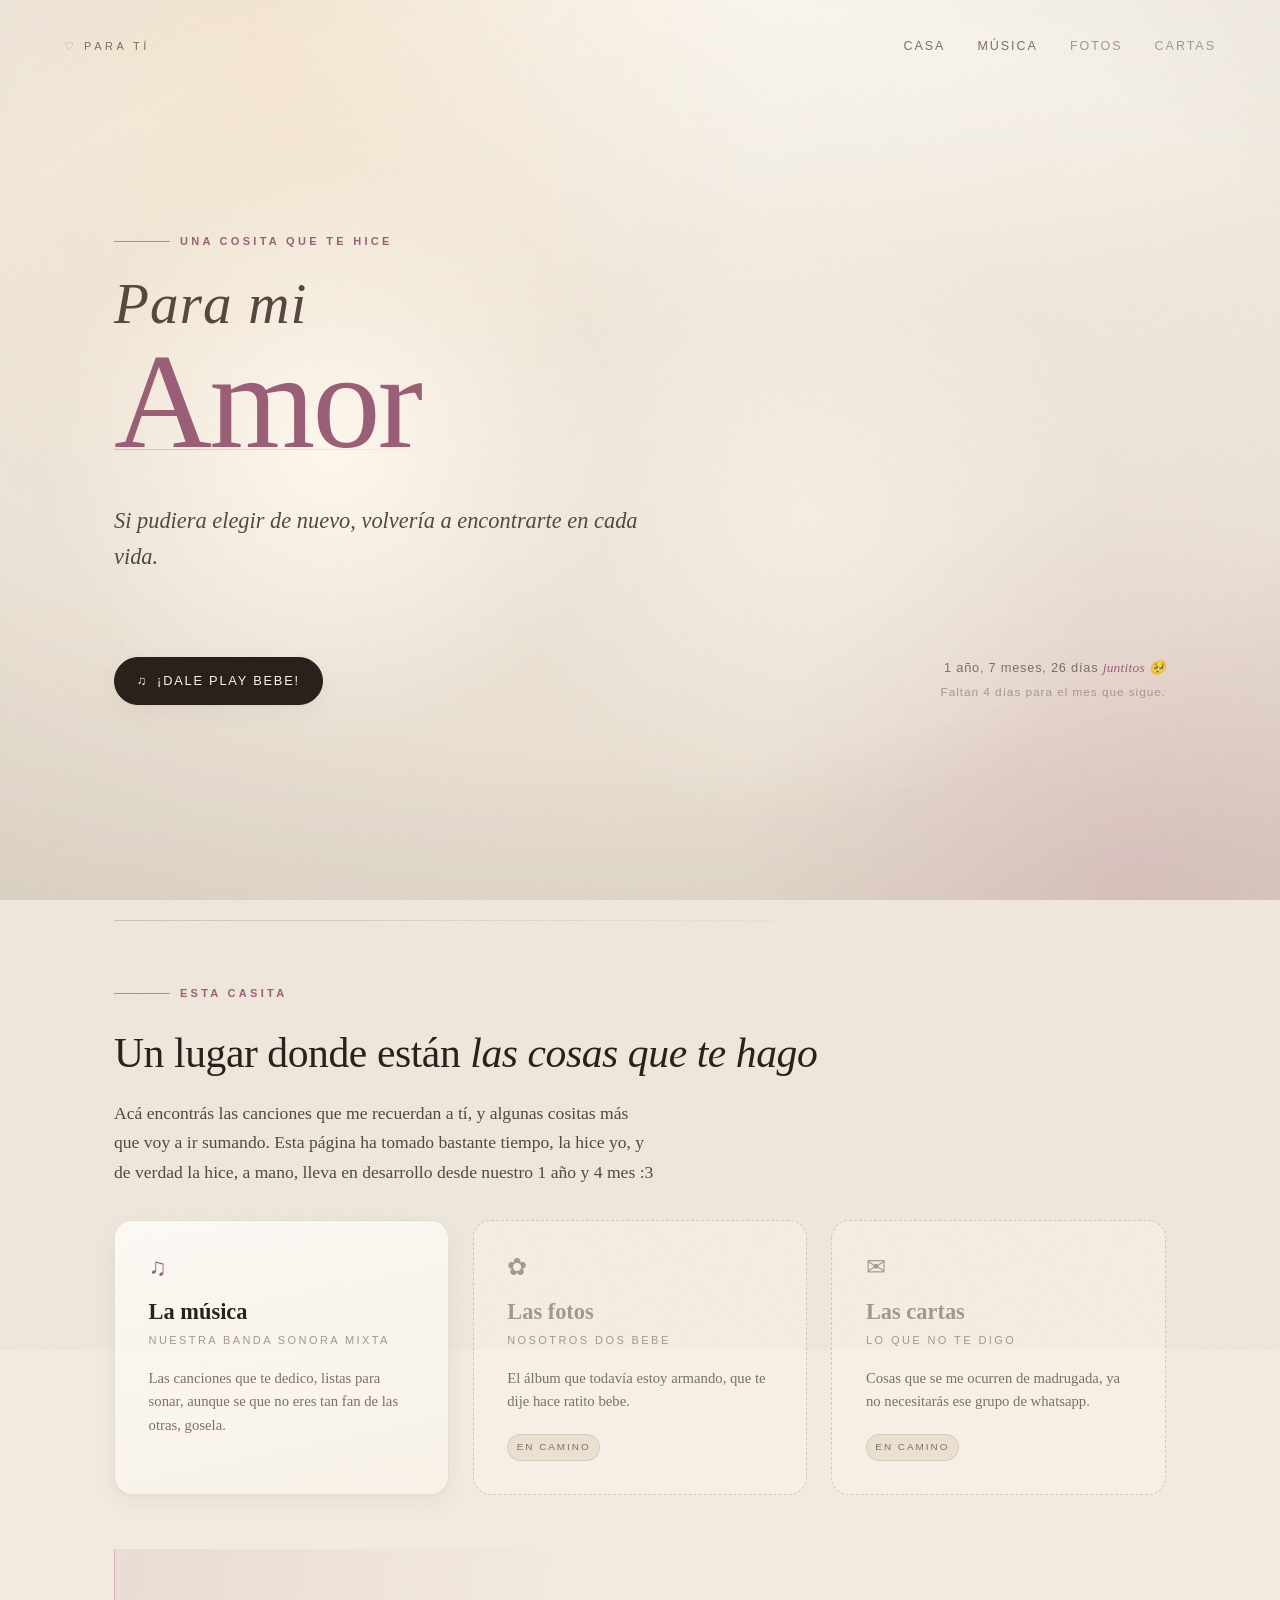
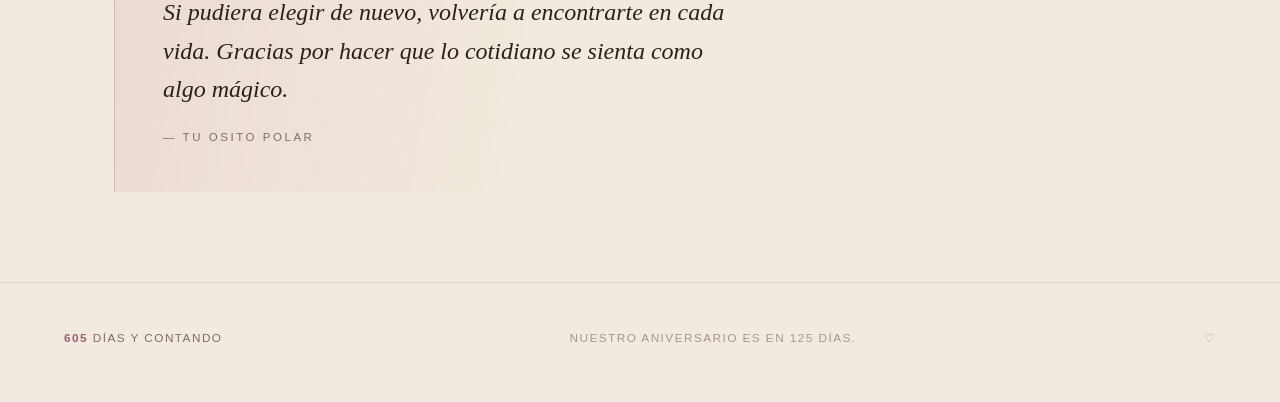
==== index.html @ a66aec16 "Pages" ====
<!DOCTYPE html>
<html lang="es">
<head>
<meta charset="utf-8" />
<meta name="viewport" content="width=device-width, initial-scale=1, viewport-fit=cover" />

<title>Para vos ♥</title>
<meta name="description" content="Una casita en internet, hecha a mano, sólo para vos." />
<meta name="theme-color" content="#f2eade" />
<meta name="color-scheme" content="light" />
<meta name="author" content="hecho con todo mi corazón" />

<!-- Privacidad: que esto no aparezca en Google. No es una garantía,
     pero es lo único que se puede hacer en un sitio estático. -->
<meta name="robots" content="noindex, nofollow" />

<!-- Para que se vea lindo cuando compartís el link por WhatsApp -->
<link rel="canonical" href="https://TU-USUARIO.github.io/TU-REPO/" />
<meta property="og:url" content="https://TU-USUARIO.github.io/TU-REPO/" />
<meta property="og:type" content="website" />
<meta property="og:title" content="Para vos ♥" />
<meta property="og:description" content="Una casita en internet, hecha a mano, sólo para vos." />
<meta property="og:image" content="assets/img/og-cover.jpg" />
<meta property="og:locale" content="es_LA" />
<meta name="twitter:card" content="summary_large_image" />

<!-- Para "agregar a la pantalla de inicio" en el celular -->
<link rel="manifest" href="manifest.webmanifest" />
<meta name="apple-mobile-web-app-capable" content="yes" />
<meta name="apple-mobile-web-app-status-bar-style" content="default" />
<meta name="apple-mobile-web-app-title" content="Para vos" />
<link rel="apple-touch-icon" href="assets/img/apple-touch-icon.png" />
<link rel="icon" href="assets/img/favicon.svg" type="image/svg+xml" />

<link rel="stylesheet" href="assets/css/base.css" />
<link rel="stylesheet" href="assets/css/index.css" />
</head>

<body data-page="index">

  <header class="nav">
    <a class="nav-mark" href="index.html"><span class="mark-heart">♡</span> <span data-bind="site.shortTitle">para vos</span></a>
    <nav class="nav-links" aria-label="Secciones">
      <a href="index.html">casa</a>
      <a href="musica.html">música</a>
      <a href="fotos.html" data-soon="true" class="nav-hide-xs">fotos</a>
      <a href="cartas.html" data-soon="true">cartas</a>
    </nav>
  </header>

  <main>
    <div class="wrap">

      <section class="hero">
        <p class="eyebrow" data-bind="home.eyebrow">una cosita que hice</p>

        <h1 class="hero-title">
          <span class="title-lead" data-bind="her.greeting">Para mi</span>
          <span id="heroWord">osita</span>
        </h1>

        <div class="phrase-slot" id="phrases" aria-live="polite"></div>

        <div class="hero-foot">
          <a class="btn btn-solid" href="musica.html">
            <span aria-hidden="true">♫</span> ¡Dale Play Bebe!
          </a>
          <p class="hero-meta">
            <span data-counter="sentence"></span><span class="serif-it">juntitos 🥺</span>
            <br />
            <span class="muted small" data-counter="monthly"></span>
          </p>
        </div>
      </section>

      <hr class="rule" />

      <section aria-labelledby="casitaTitle">
        <p class="eyebrow" data-reveal="la casita">esta casita</p>
        <h2 class="section-title" id="casitaTitle" data-reveal="la casita">Un lugar donde están
          <em>las cosas que te hago</em></h2>
        <p class="lede" data-reveal="la casita" data-reveal-delay="80" data-bind="home.intro">
          Acá encontrás las canciones que me recuerdan a vos.
        </p>

        <div class="modules" id="modules"></div>

        <blockquote class="letter" data-reveal="la carta">
          <p data-bind="home.letter">Si pudiera elegir de nuevo, volvería a encontrarte en cada vida.
          Gracias por hacer que lo cotidiano se sienta como algo mágico.</p>
          <footer>— <span data-bind="us.signedBy">el que te escribe esto</span></footer>
        </blockquote>
      </section>

    </div>
  </main>

  <footer class="site-foot">
    <span class="foot-time"><b data-counter="total">·</b> días <span class="nav-hide-xs">y contando</span></span>
    <span data-counter="yearly"></span>
    <a href="index.html">♡</a>
  </footer>

  <script src="config.js"></script>
  <script src="tracks.js"></script>
  <script src="assets/js/app.js"></script>
</body>
</html>
---- assets/css/base.css ----
/* ============================================================================
   AMOR — base.css
   Sistema de diseño: beige cinematográfico, luz suave, nada de neón.
   ----------------------------------------------------------------------------
   Índice:
     1. Tokens          5. Nav            9. Tarjetas de módulo
     2. Reset / base    6. Hero           10. Toasts
     3. Grano de cine   7. Tipografía     11. Reveal al hacer scroll
     4. Capa de luz     8. Botones        12. Footer + responsive
   ========================================================================== */

/* ─── 1. TOKENS ─────────────────────────────────────────────────────────── */

:root {
  /* Beige: la base. Cálido, apagado, con cuerpo. */
  --paper-0:  #f8f3ec;
  --paper-1:  #f2eade;
  --paper-2:  #eae0d1;
  --paper-3:  #ded2c0;
  --paper-deep: #cdbfa9;

  /* Tinta: marrón espresso. Nunca negro puro sobre beige. */
  --ink:      #2a211c;
  --ink-2:    #55483f;
  --ink-3:    #7d6f64;
  --ink-4:    #a4978b;

  /* Líneas y sombras */
  --line:     rgba(42, 33, 28, 0.10);
  --line-2:   rgba(42, 33, 28, 0.18);
  --shadow-1: 0 1px 2px rgba(42,33,28,.04), 0 8px 24px rgba(42,33,28,.05);
  --shadow-2: 0 2px 6px rgba(42,33,28,.05), 0 20px 50px rgba(42,33,28,.10);
  --shadow-3: 0 30px 90px rgba(42,33,28,.16);

  /* Rosa: SOLO como acento mate, nunca como bloque brillante */
  --rose:       #c08098;
  --rose-quiet: #ddaebb;
  --rose-deep:  #9a5f76;
  --rose-wash:  rgba(192, 128, 152, 0.14);

  /* Ámbar: la luz */
  --amber:      #d9b183;
  --amber-wash: rgba(217, 177, 131, 0.20);

  /* Acento activo (se pisa por tema) */
  --accent:       var(--rose);
  --accent-deep:  var(--rose-deep);
  --accent-quiet: var(--rose-quiet);
  --accent-wash:  var(--rose-wash);

  /* Geometría */
  --radius-s:  4px;
  --radius:   10px;
  --radius-l: 18px;
  --measure:  34rem;
  --gutter:   clamp(1.25rem, 5vw, 4rem);

  /* Movimiento: todo lento. Lo cinematográfico es la paciencia. */
  --ease:      cubic-bezier(.16, 1, .3, 1);
  --ease-soft: cubic-bezier(.4, 0, .2, 1);
  --t-fast:    .25s;
  --t:         .6s;
  --t-slow:    1.4s;

  /* Tipografía */
  --display: "Hoefler Text", "Iowan Old Style", "Palatino Linotype", Palatino, Georgia, "Times New Roman", serif;
  --body:    Georgia, "Iowan Old Style", "Times New Roman", serif;
  --ui:      ui-sans-serif, -apple-system, "Segoe UI", Roboto, "Helvetica Neue", Arial, sans-serif;

  --fs-label: .6875rem;
}

/* Temas de acento. body[data-accent="amber"], etc. */
body[data-accent="amber"] { --accent:#c19a6b; --accent-deep:#8f6c42; --accent-quiet:#e2cba8; --accent-wash:rgba(193,154,107,.16); }
body[data-accent="plum"]  { --accent:#a3839c; --accent-deep:#785b73; --accent-quiet:#cdb9c8; --accent-wash:rgba(163,131,156,.16); }

/* ─── 2. RESET / BASE ───────────────────────────────────────────────────── */

*, *::before, *::after { box-sizing: border-box; }

html { -webkit-text-size-adjust: 100%; scroll-behavior: smooth; }

body {
  margin: 0;
  min-height: 100vh;
  font-family: var(--body);
  font-size: clamp(1rem, .95rem + .3vw, 1.075rem);
  line-height: 1.7;
  color: var(--ink-2);
  background-color: var(--paper-1);
  /* El beige NO es plano: tiene luz cálida arriba y se enfría abajo */
  background-image:
    radial-gradient(120% 80% at 50% -10%, rgba(255, 252, 246, .85) 0%, rgba(255, 252, 246, 0) 60%),
    linear-gradient(178deg, var(--paper-0) 0%, var(--paper-1) 34%, var(--paper-2) 100%);
  background-attachment: fixed;
  /* sin overflow-x acá: desactiva position:sticky en Chrome/Safari.
     Ninguna capa desborda la ventana: .light-layer y .whispers recortan. */
  -webkit-font-smoothing: antialiased;
  text-rendering: optimizeLegibility;
}

img, svg { max-width: 100%; display: block; }
a { color: inherit; text-decoration: none; }
button { font: inherit; color: inherit; background: none; border: 0; cursor: pointer; }
input, textarea, select { font: inherit; color: inherit; }

:focus-visible {
  outline: 1.5px solid var(--accent-deep);
  outline-offset: 3px;
  border-radius: 2px;
}

::selection { background: var(--accent-wash); color: var(--ink); }

/* Scrollbar discreta */
::-webkit-scrollbar { width: 10px; height: 10px; }
::-webkit-scrollbar-track { background: transparent; }
::-webkit-scrollbar-thumb { background: var(--paper-deep); border-radius: 20px; border: 3px solid var(--paper-1); }
::-webkit-scrollbar-thumb:hover { background: var(--ink-4); }

/* ─── 3. GRANO DE CINE ──────────────────────────────────────────────────── */
/* Ruido fino sobre toda la página. Sin archivo externo: va en el CSS.      */

body::after {
  content: "";
  position: fixed;
  inset: -50%;
  z-index: 9;
  pointer-events: none;
  opacity: .30;
  background-image: url("data:image/svg+xml,%3Csvg xmlns='http://www.w3.org/2000/svg' width='180' height='180'%3E%3Cfilter id='n'%3E%3CfeTurbulence type='fractalNoise' baseFrequency='.9' numOctaves='4' stitchTiles='stitch'/%3E%3CfeColorMatrix type='saturate' values='0'/%3E%3C/filter%3E%3Crect width='100%25' height='100%25' filter='url(%23n)' opacity='.42'/%3E%3C/svg%3E");
  mix-blend-mode: multiply;
  animation: grain 6s steps(5) infinite;
}

@keyframes grain {
  0%,100% { transform: translate(0, 0); }
  20%     { transform: translate(-3%, 2%); }
  40%     { transform: translate(2%, -3%); }
  60%     { transform: translate(-2%, -2%); }
  80%     { transform: translate(3%, 1%); }
}

/* Viñeta: oscuridad en los bordes, como una toma bien iluminada */
body::before {
  content: "";
  position: fixed;
  inset: 0;
  z-index: 8;
  pointer-events: none;
  background:
    radial-gradient(130% 100% at 50% 42%, rgba(0,0,0,0) 42%, rgba(72,54,40,.10) 78%, rgba(56,40,28,.20) 100%);
}

/* ─── 4. CAPA DE LUZ (el reemplazo de la lluvia matrix) ─────────────────── */
/* Manchas de sol atravesando una cortina. Lentas, enormes, fuera de foco.  */

.light-layer {
  position: fixed;
  inset: 0;
  z-index: 0;
  overflow: hidden;
  pointer-events: none;
}

.light-layer > .beam {
  position: absolute;
  border-radius: 50%;
  will-change: transform;
  transform: translateZ(0);
}

/* la luz cálida que entra de costado */
.beam-a {
  width: 78vmax; height: 78vmax;
  top: -34vmax; left: -18vmax;
  background: radial-gradient(closest-side, rgba(246, 226, 197, .62), rgba(246, 226, 197, 0));
  animation: drift-a 34s var(--ease-soft) infinite alternate;
}
/* el rubor rosado, apenas presente */
.beam-b {
  width: 62vmax; height: 62vmax;
  bottom: -30vmax; right: -20vmax;
  background: radial-gradient(closest-side, rgba(214, 165, 182, .34), rgba(214, 165, 182, 0));
  animation: drift-b 43s var(--ease-soft) infinite alternate;
}
/* un foco suave que respira en el centro */
.beam-c {
  width: 50vmax; height: 50vmax;
  top: 22%; left: 38%;
  background: radial-gradient(closest-side, rgba(255, 251, 244, .50), rgba(255, 251, 244, 0));
  animation: breathe 19s var(--ease-soft) infinite alternate;
}

@keyframes drift-a { from { transform: translate(0,0) scale(1); }      to { transform: translate(9vmax, 6vmax) scale(1.12); } }
@keyframes drift-b { from { transform: translate(0,0) scale(1.06); }   to { transform: translate(-7vmax, -5vmax) scale(.94); } }
@keyframes breathe { from { transform: scale(.9); opacity: .55; }      to { transform: scale(1.15); opacity: .95; } }

/* Nombres que flotan — el eco de la lluvia, ahora en susurro */
.whispers {
  position: fixed;
  inset: 0;
  z-index: 1;
  overflow: hidden;
  pointer-events: none;
}

.whispers > span {
  position: absolute;
  bottom: -8vh;
  font-family: var(--display);
  font-style: italic;
  color: var(--accent);
  white-space: nowrap;
  opacity: 0;
  animation: whisper-rise linear infinite;
}

@keyframes whisper-rise {
  0%   { opacity: 0; transform: translateY(0) scale(.98); }
  12%  { opacity: .28; }
  72%  { opacity: .16; }
  100% { opacity: 0; transform: translateY(-112vh) scale(1.04); }
}

/* ─── 5. NAV ────────────────────────────────────────────────────────────── */

.nav {
  position: relative;
  z-index: 20;
  display: flex;
  align-items: baseline;
  justify-content: space-between;
  gap: 1rem;
  padding: clamp(1.25rem, 3vw, 2.25rem) var(--gutter);
}

.nav-mark {
  font-family: var(--ui);
  font-size: var(--fs-label);
  letter-spacing: .32em;
  text-transform: uppercase;
  color: var(--ink-3);
  transition: color var(--t-fast) var(--ease-soft);
}
.nav-mark:hover { color: var(--accent-deep); }
.nav-mark .mark-heart { color: var(--accent); }

.nav-links {
  display: flex;
  align-items: baseline;
  gap: clamp(.9rem, 2.5vw, 2rem);
  font-family: var(--ui);
  font-size: .78rem;
  letter-spacing: .16em;
  text-transform: uppercase;
  color: var(--ink-3);
}

.nav-links a {
  position: relative;
  padding-bottom: 4px;
  transition: color var(--t-fast) var(--ease-soft);
}
.nav-links a::after {
  content: "";
  position: absolute;
  left: 0; bottom: 0;
  width: 100%; height: 1px;
  background: currentColor;
  transform: scaleX(0);
  transform-origin: right;
  transition: transform var(--t) var(--ease);
}
.nav-links a:hover { color: var(--ink); }
.nav-links a:hover::after { transform: scaleX(1); transform-origin: left; }
.nav-links a[aria-current="page"] { color: var(--accent-deep); }
.nav-links a[aria-current="page"]::after { transform: scaleX(1); background: var(--accent); }
.nav-links a.is-soon { color: var(--ink-4); }

/* ─── 6. LAYOUT / HERO ──────────────────────────────────────────────────── */

.wrap {
  position: relative;
  z-index: 10;
  width: 100%;
  max-width: 1180px;
  margin: 0 auto;
  padding: 0 var(--gutter);
}

.wrap-narrow { max-width: 820px; }

.hero {
  position: relative;
  display: flex;
  flex-direction: column;
  justify-content: center;
  min-height: min(88vh, 760px);
  padding: clamp(2rem, 6vh, 5rem) 0 clamp(3rem, 8vh, 6rem);
}

.hero-title {
  font-family: var(--display);
  font-weight: 400;
  font-size: clamp(3rem, 11vw, 8.5rem);
  line-height: .95;
  letter-spacing: -.02em;
  color: var(--ink);
  margin: 0;
}

.hero-title .title-lead { display: block; font-style: italic; color: var(--ink-2); }

/* La palabra que rota (los apodos) */
.word-cycle {
  position: relative;
  display: inline-block;
  min-width: 5ch;
  color: var(--accent-deep);
}
.word-cycle > span {
  display: block;
  transition: opacity var(--t-slow) var(--ease-soft), transform var(--t-slow) var(--ease);
}
.word-cycle > span.is-out { opacity: 0; transform: translateY(-.18em); }
.word-cycle::after {
  content: "";
  position: absolute;
  left: 0; bottom: .12em;
  width: 100%; height: 1px;
  background: linear-gradient(90deg, var(--accent), transparent);
  opacity: .45;
}

.phrase-slot {
  position: relative;
  min-height: 5.2em;
  max-width: var(--measure);
  margin-top: clamp(1.75rem, 4vh, 2.75rem);
}
.phrase {
  position: absolute;
  inset: 0;
  margin: 0;
  font-family: var(--display);
  font-style: italic;
  font-size: clamp(1.05rem, 2.6vw, 1.4rem);
  line-height: 1.65;
  color: var(--ink-2);
  opacity: 0;
  transform: translateY(10px);
  transition: opacity var(--t-slow) var(--ease-soft), transform var(--t-slow) var(--ease);
}
.phrase.is-in { opacity: 1; transform: none; }

/* ─── 7. TIPOGRAFÍA UTIL ────────────────────────────────────────────────── */

.eyebrow {
  font-family: var(--ui);
  font-size: var(--fs-label);
  font-weight: 600;
  letter-spacing: .3em;
  text-transform: uppercase;
  color: var(--accent-deep);
  margin: 0 0 clamp(1.25rem, 3vh, 2rem);
  display: flex;
  align-items: center;
  gap: .9em;
}
.eyebrow::before {
  content: "";
  width: clamp(24px, 6vw, 56px);
  height: 1px;
  background: var(--accent);
  flex: none;
}

.section-title {
  font-family: var(--display);
  font-weight: 400;
  font-size: clamp(1.65rem, 4.2vw, 2.6rem);
  line-height: 1.15;
  letter-spacing: -.01em;
  color: var(--ink);
  margin: 0 0 .5em;
}

.lede {
  max-width: var(--measure);
  color: var(--ink-2);
  font-size: clamp(1rem, 1.4vw, 1.1rem);
  margin: 0 0 2rem;
}

.muted  { color: var(--ink-3); }
.small  { font-size: .85rem; }
.serif-it { font-family: var(--display); font-style: italic; }

.rule {
  border: 0;
  height: 1px;
  background: linear-gradient(90deg, var(--line-2), transparent 70%);
  margin: clamp(2.5rem, 7vh, 4.5rem) 0;
}

/* ─── 8. BOTONES / ENLACES ──────────────────────────────────────────────── */

.btn {
  display: inline-flex;
  align-items: center;
  gap: .7em;
  font-family: var(--ui);
  font-size: .8rem;
  letter-spacing: .14em;
  text-transform: uppercase;
  padding: .95em 1.7em;
  border-radius: 999px;
  border: 1px solid var(--line-2);
  background: rgba(255, 253, 249, .55);
  color: var(--ink);
  box-shadow: var(--shadow-1);
  transition: transform var(--t-fast) var(--ease), box-shadow var(--t) var(--ease), border-color var(--t-fast) var(--ease-soft), background var(--t-fast) var(--ease-soft);
}
.btn:hover { transform: translateY(-2px); box-shadow: var(--shadow-2); border-color: var(--accent); background: rgba(255,253,249,.9); }
.btn:active { transform: translateY(0); }
.btn-solid { background: var(--ink); color: var(--paper-0); border-color: var(--ink); }
.btn-solid:hover { background: var(--accent-deep); border-color: var(--accent-deep); }
.btn-ghost { border-color: transparent; background: transparent; box-shadow: none; color: var(--ink-3); padding-left: .4em; padding-right: .4em; }
.btn-ghost:hover { color: var(--ink); background: transparent; box-shadow: none; }
.btn:disabled { opacity: .4; pointer-events: none; }

.link-under {
  font-family: var(--ui);
  font-size: .8rem;
  letter-spacing: .06em;
  color: var(--accent-deep);
  border-bottom: 1px solid var(--accent-quiet);
  padding-bottom: 2px;
  transition: border-color var(--t-fast) var(--ease-soft), color var(--t-fast) var(--ease-soft);
}
.link-under:hover { color: var(--ink); border-color: var(--ink-3); }

/* Campos */
.field {
  width: 100%;
  padding: .8em 1em;
  border-radius: var(--radius);
  border: 1px solid var(--line-2);
  background: rgba(255, 253, 249, .6);
  color: var(--ink);
  font-family: var(--ui);
  font-size: .9rem;
  transition: border-color var(--t-fast) var(--ease-soft), background var(--t-fast) var(--ease-soft);
}
.field::placeholder { color: var(--ink-4); }
.field:focus { outline: none; border-color: var(--accent); background: #fffdfa; box-shadow: 0 0 0 3px var(--accent-wash); }

/* ─── 9. TARJETAS DE MÓDULO ─────────────────────────────────────────────── */

.modules {
  display: grid;
  grid-template-columns: repeat(auto-fit, minmax(230px, 1fr));
  gap: clamp(.85rem, 2vw, 1.5rem);
  margin: 0 0 clamp(2rem, 6vh, 3.5rem);
}

.mod-card {
  position: relative;
  display: flex;
  flex-direction: column;
  gap: .35rem;
  padding: clamp(1.5rem, 3vw, 2.1rem);
  min-height: 200px;
  border-radius: var(--radius-l);
  border: 1px solid var(--line);
  background:
    linear-gradient(168deg, rgba(255,254,251,.78), rgba(255,251,244,.42));
  box-shadow: var(--shadow-1);
  overflow: hidden;
  transition: transform var(--t) var(--ease), box-shadow var(--t) var(--ease), border-color var(--t) var(--ease-soft);
}
.mod-card::before {
  content: "";
  position: absolute;
  inset: auto -20% -60% auto;
  width: 60%; padding-bottom: 60%;
  border-radius: 50%;
  background: radial-gradient(closest-side, var(--accent-wash), transparent);
  opacity: 0;
  transition: opacity var(--t) var(--ease-soft), transform var(--t-slow) var(--ease);
}
.mod-card:hover { transform: translateY(-4px); box-shadow: var(--shadow-2); border-color: var(--accent-quiet); }
.mod-card:hover::before { opacity: 1; transform: scale(1.25); }

.mod-icon {
  font-size: 1.5rem;
  line-height: 1;
  color: var(--accent-deep);
  margin-bottom: .9rem;
  transition: transform var(--t) var(--ease);
}
.mod-card:hover .mod-icon { transform: translateY(-2px) scale(1.06); }

.mod-title {
  font-family: var(--display);
  font-size: 1.4rem;
  line-height: 1.2;
  color: var(--ink);
  margin: 0;
}
.mod-sub {
  font-family: var(--ui);
  font-size: var(--fs-label);
  letter-spacing: .22em;
  text-transform: uppercase;
  color: var(--ink-4);
  margin: 0 0 .7rem;
}
.mod-desc { font-size: .92rem; color: var(--ink-3); margin: 0 auto auto 0; line-height: 1.6; }

.mod-arrow {
  position: absolute;
  right: clamp(1.25rem, 3vw, 1.9rem);
  bottom: clamp(1.25rem, 3vw, 1.9rem);
  font-family: var(--ui);
  font-size: .9rem;
  color: var(--accent-deep);
  opacity: 0;
  transform: translate(-6px, 6px);
  transition: opacity var(--t) var(--ease-soft), transform var(--t) var(--ease);
}
.mod-card:hover .mod-arrow { opacity: 1; transform: none; }

.mod-card.is-soon {
  background: rgba(255,253,249,.25);
  border-style: dashed;
  border-color: var(--line-2);
  box-shadow: none;
}
.mod-card.is-soon:hover { transform: none; box-shadow: none; }
.mod-card.is-soon .mod-title, .mod-card.is-soon .mod-icon { color: var(--ink-4); }

.badge-soon {
  align-self: flex-start;
  margin-top: .9rem;
  font-family: var(--ui);
  font-size: .62rem;
  letter-spacing: .2em;
  text-transform: uppercase;
  color: var(--ink-3);
  background: var(--paper-2);
  border: 1px solid var(--line);
  border-radius: 999px;
  padding: .4em .85em;
}

/* ─── 10. TOASTS (el reemplazo de los 14 alert) ────────────────────────── */

.toast-stack {
  position: fixed;
  left: 50%;
  bottom: clamp(1.25rem, 5vh, 3rem);
  transform: translateX(-50%);
  z-index: 90;
  display: flex;
  flex-direction: column;
  align-items: center;
  gap: .5rem;
  width: min(92vw, 460px);
  pointer-events: none;
}

.toast {
  pointer-events: auto;
  width: 100%;
  padding: .95rem 1.2rem;
  border-radius: var(--radius);
  background: rgba(42, 33, 28, .93);
  color: var(--paper-0);
  font-family: var(--ui);
  font-size: .84rem;
  line-height: 1.5;
  text-align: center;
  box-shadow: var(--shadow-3);
  backdrop-filter: blur(6px);
  opacity: 0;
  transform: translateY(14px) scale(.98);
  transition: opacity var(--t) var(--ease), transform var(--t) var(--ease);
}
.toast.is-in { opacity: 1; transform: none; }
.toast.toast-soft { background: rgba(255, 253, 249, .96); color: var(--ink-2); border: 1px solid var(--line-2); }
.toast b { color: var(--rose-quiet); font-weight: 600; }

/* ─── 11. REVEAL AL HACER SCROLL ───────────────────────────────────────── */

.js [data-reveal] {
  opacity: 0;
  transform: translateY(18px);
  transition: opacity 1.1s var(--ease), transform 1.1s var(--ease);
  transition-delay: var(--reveal-delay, 0ms);
}
.js [data-reveal].is-visible { opacity: 1; transform: none; }

/* ─── 12. FOOTER + RESPONSIVE ──────────────────────────────────────────── */

.site-foot {
  position: relative;
  z-index: 10;
  margin-top: clamp(3rem, 10vh, 7rem);
  padding: clamp(2rem, 5vh, 3.5rem) var(--gutter) clamp(2.5rem, 6vh, 4rem);
  border-top: 1px solid var(--line);
  display: flex;
  flex-wrap: wrap;
  align-items: baseline;
  justify-content: space-between;
  gap: 1rem 2rem;
  font-family: var(--ui);
  font-size: .74rem;
  letter-spacing: .12em;
  text-transform: uppercase;
  color: var(--ink-4);
}
.site-foot .foot-time { color: var(--ink-3); }
.site-foot .foot-time b { color: var(--accent-deep); font-weight: 600; }
.site-foot a:hover { color: var(--ink); }

main { position: relative; z-index: 10; }

@media (max-width: 700px) {
  .hero { min-height: 0; padding: clamp(2rem, 10vh, 4rem) 0 clamp(2rem, 8vh, 3rem); }
  .nav { flex-wrap: wrap; gap: .75rem; }
  .nav-links { gap: 1rem; font-size: .7rem; letter-spacing: .12em; }
  .modules { grid-template-columns: 1fr; }
  .mod-card { min-height: 0; }
  .phrase-slot { min-height: 7em; }
}

@media (max-width: 400px) {
  .nav-links .nav-hide-xs { display: none; }
}

/* ─── MOVIMIENTO REDUCIDO ────────────────────────────────────────────────
   Nada de luz que se mueve, nada de grano saltando, nada de letras subiendo.
   El sitio queda quieto pero conserva toda la calidez.                     */
@media (prefers-reduced-motion: reduce) {
  html { scroll-behavior: auto; }
  body::after { animation: none; }
  .light-layer { display: none; }
  .whispers { display: none; }
  .js [data-reveal] { opacity: 1; transform: none; transition: none; }
  *, *::before, *::after {
    animation-duration: .001ms !important;
    animation-iteration-count: 1 !important;
    transition-duration: .001ms !important;
  }
}
---- assets/css/index.css ----
/* ============================================================================
   AMOR — index.css  (portada)
   ========================================================================== */

.hero-title .title-lead {
  font-size: .42em;
  letter-spacing: .02em;
  margin-bottom: .1em;
}

.hero-foot {
  display: flex;
  flex-wrap: wrap;
  align-items: flex-end;
  justify-content: space-between;
  gap: 1.75rem 2.5rem;
  margin-top: clamp(2.5rem, 7vh, 4.5rem);
}

.hero-meta {
  margin: 0;
  font-family: var(--ui);
  font-size: .8rem;
  letter-spacing: .06em;
  color: var(--ink-3);
  text-align: right;
  line-height: 1.9;
}
.hero-meta .serif-it {
  font-family: var(--display);
  font-style: italic;
  letter-spacing: .02em;
  font-size: 1.05em;
  color: var(--accent-deep);
}
.hero-meta .small { font-size: .74rem; letter-spacing: .08em; color: var(--ink-4); }

/* La carta al pie */
.letter {
  position: relative;
  max-width: 42rem;
  margin: clamp(2rem, 6vh, 4rem) 0 0;
  padding: clamp(1.75rem, 4vw, 2.75rem) clamp(1.5rem, 4vw, 3rem);
  border: 0;
  border-left: 1px solid var(--accent-quiet);
  background: linear-gradient(100deg, var(--accent-wash), rgba(255,253,249,0) 62%);
  border-radius: 0 var(--radius-l) var(--radius-l) 0;
}
.letter p {
  margin: 0;
  font-family: var(--display);
  font-size: clamp(1.1rem, 2.4vw, 1.5rem);
  font-style: italic;
  line-height: 1.6;
  color: var(--ink);
}
.letter footer {
  margin-top: 1.25rem;
  font-family: var(--ui);
  font-size: .72rem;
  letter-spacing: .22em;
  text-transform: uppercase;
  color: var(--ink-3);
}

/* La luz le pega más al título en esta página */
.hero .hero-title { position: relative; }
.hero::after {
  content: "";
  position: absolute;
  left: -6vw;
  top: 8%;
  width: 46vw;
  height: 46vw;
  max-width: 620px;
  max-height: 620px;
  border-radius: 50%;
  background: radial-gradient(closest-side, rgba(255, 250, 240, .85), rgba(255,250,240,0));
  pointer-events: none;
  z-index: -1;
}

@media (max-width: 700px) {
  .hero-foot { align-items: flex-start; }
  .hero-meta { text-align: left; }
  .hero::after { width: 90vw; height: 90vw; top: 2%; }
  .letter { border-radius: 0 var(--radius) var(--radius) 0; }
}
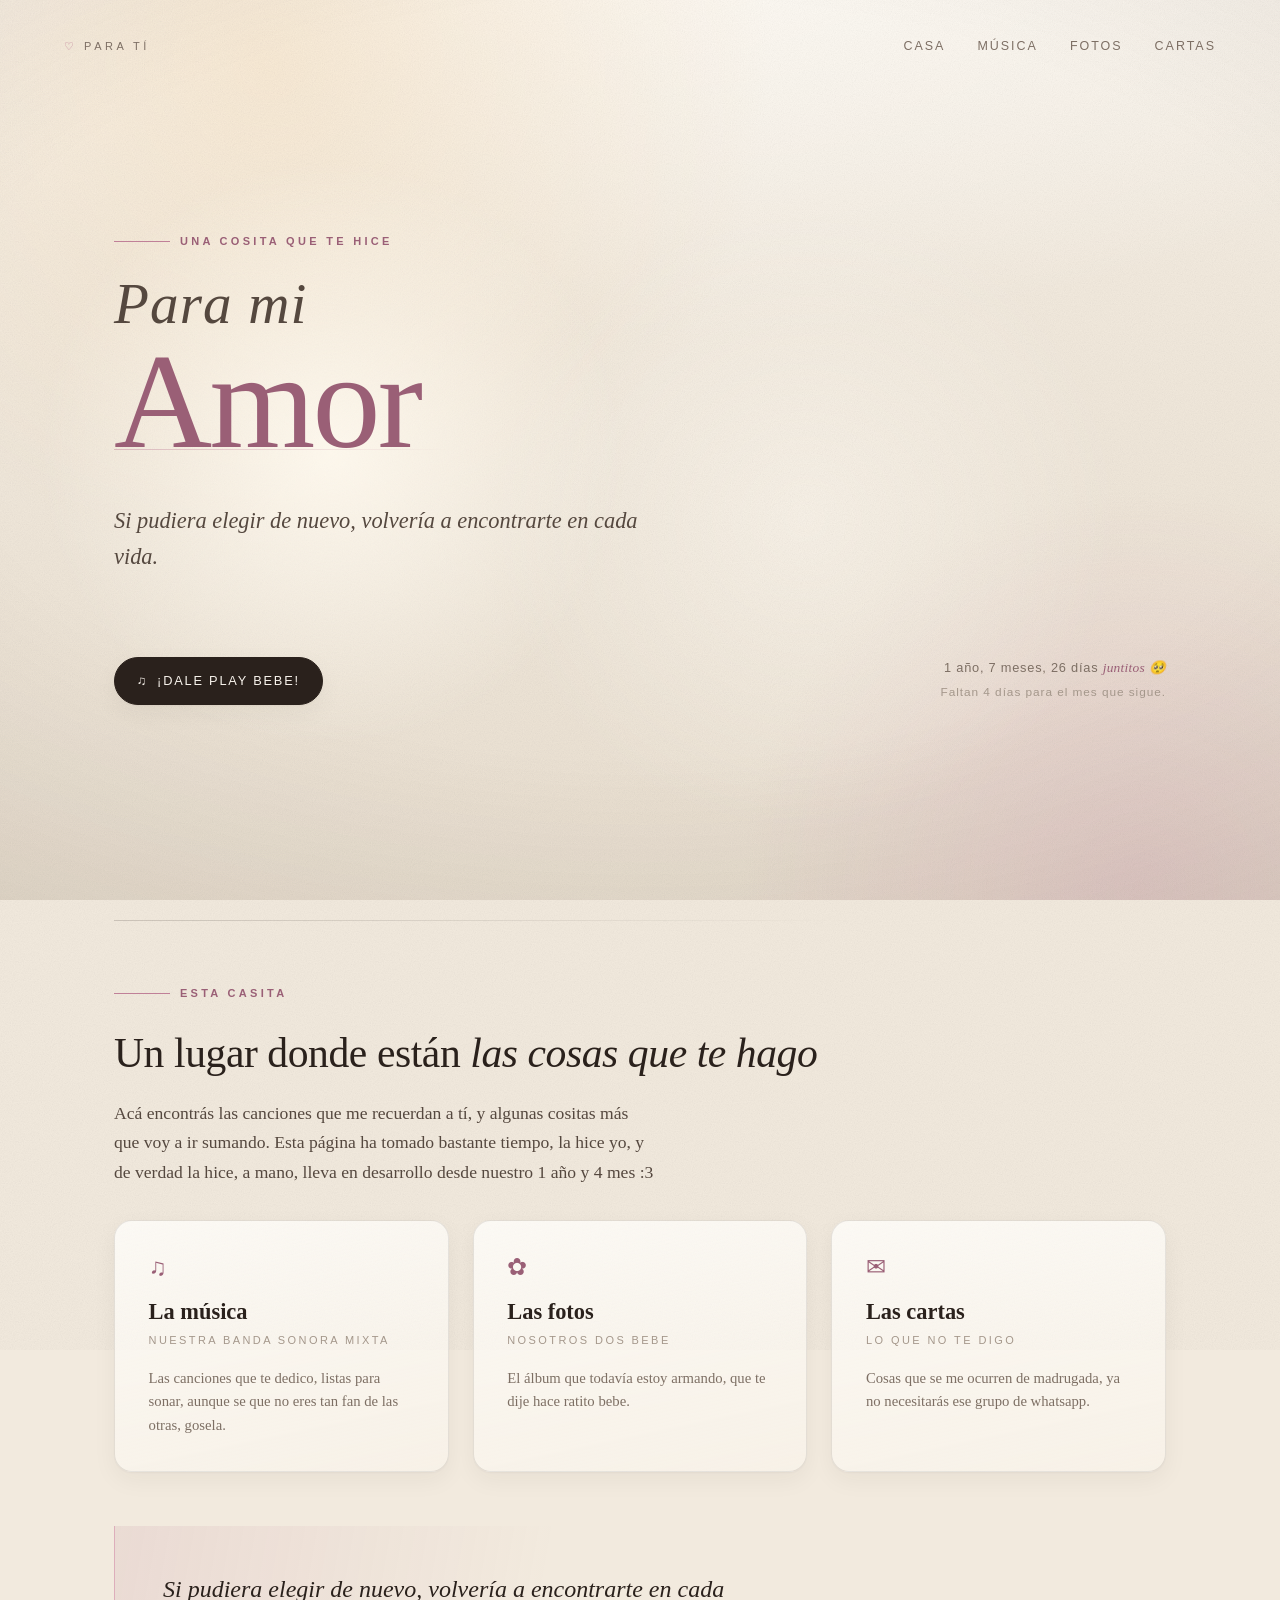
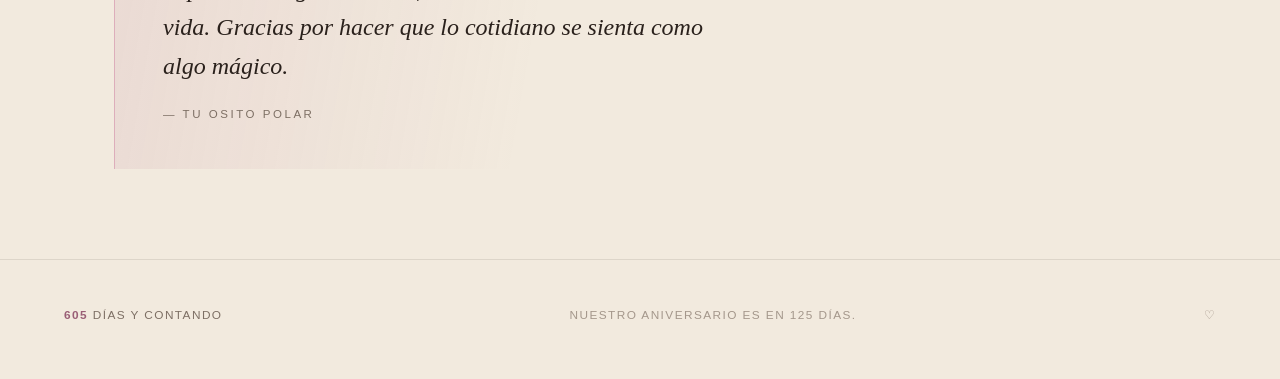
==== commit 67dc217e: "Enable photos and letters navigation links Co-authored-by: arena-agent <297053741+arena-agent@users." ====
--- a/index.html
+++ b/index.html
@@ -1,3 +1,4 @@
+
 <!DOCTYPE html>
 <html lang="es">
 <head>
@@ -43,8 +44,8 @@
     <nav class="nav-links" aria-label="Secciones">
       <a href="index.html">casa</a>
       <a href="musica.html">música</a>
-      <a href="fotos.html" data-soon="true" class="nav-hide-xs">fotos</a>
-      <a href="cartas.html" data-soon="true">cartas</a>
+      <a href="fotos.html" class="nav-hide-xs">fotos</a>
+      <a href="cartas.html">cartas</a>
     </nav>
   </header>
 
